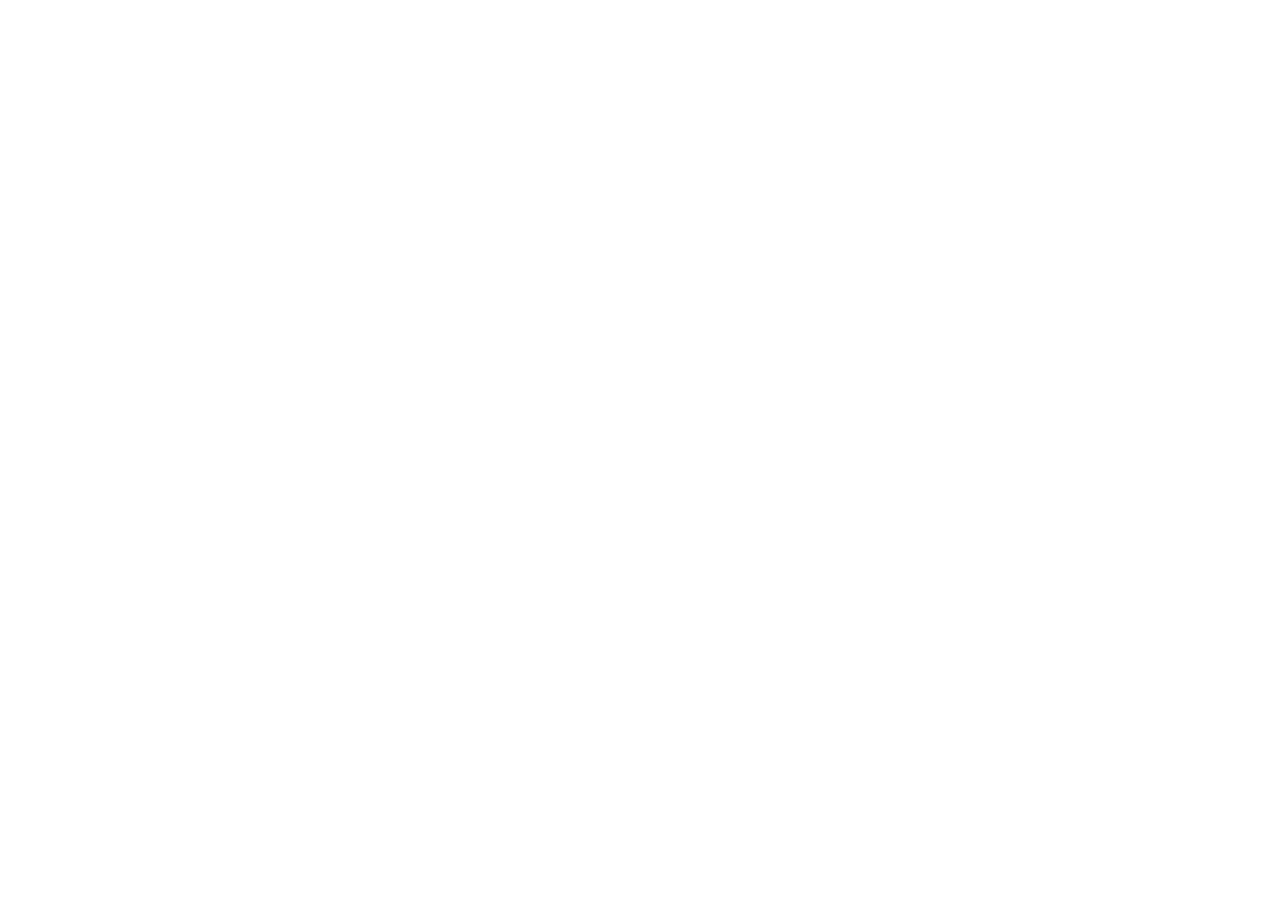
==== Day_01_Task_1_Personal_Intro/index.html @ 550acdb1 "chore: Initialize Webora-Tec-Internship repository" ====
<!-- <!DOCTYPE html>
<html lang="en">
<head>
    <meta charset="UTF-8">
    <meta name="viewport" content="width=device-width, initial-scale=1.0">
    <title>Anu Kumari Hajam | Aspiring UI/UX Designer</title>
    <link rel="stylesheet" href="style.css">
    <link href="https://fonts.googleapis.com/css2?family=Inter:wght@400;600;700&display=swap" rel="stylesheet">
</head>
<body>
    <header>
        <div class="header-avatar-container">
            <img src="assets/11.jpeg" alt="Decorative Avatar" class="avatar-small float-animation">
        </div>
        <h1>Anu Kumari Hajam</h1>
        <p>BCA Student | Aspiring UI/UX Designer | Figma & Web Development</p>
    </header>

    <main>
        <section id="about" class="card">
            <div class="avatar-wrapper pulse-animation">
                <img src="assets/11.jpeg" alt="Anu Kumari Hajam Profile" class="profile-img">
            </div>
            <h2>About Me</h2>
            <p class="about-text">Hello! I'm a motivated BCA student based in Kathmandu, with a strong passion for UI/UX design and web development. I have hands-on experience creating wireframes and prototypes in Figma, along with practical development skills in HTML, CSS, JavaScript, and PHP. I love turning complex problems into clean, user-centered digital experiences and am eager to contribute to real-world projects.</p>
        </section>

        <section id="skills" class="card">
            <h2>Skills</h2>
            <div class="skills-list">
                <span class="skill-tag">UI/UX Design</span>
                <span class="skill-tag">Figma</span>
                <span class="skill-tag">Wireframing & Prototyping</span>
                <span class="skill-tag">HTML5 & CSS3</span>
                <span class="skill-tag">JavaScript</span>
                <span class="skill-tag">PHP & MySQL</span>
                <span class="skill-tag">Adobe Photoshop</span>
            </div>
        </section>

        <section id="contact" class="card">
            <h2>Contact</h2>
            <p> Kathmandu, Nepal</p>
            <p> <a href="mailto:anuthakur2062@gmail.com">anuthakur2062@gmail.com</a></p>
            <p> <a href="tel:9861318285">9861318285</a></p>
            <div class="social-links">
                <a href="https://github.com/Anu-Thakur01" target="_blank">GitHub</a> • 
                <a href="https://www.linkedin.com/in/anukumarihajam/" target="_blank">LinkedIn</a>
            </div>
        </section>
    </main>

    <footer>
        <p>&copy; 2026 Anu Kumari Hajam. Built for Webora Tec Internship.</p>
    </footer>
</body>
</html>
-->
---- Day_01_Task_1_Personal_Intro/style.css ----
/*
 :root {
    --primary-color: #6366f1;
    --primary-hover: #4f46e5;
    --bg-color: #f8fafc;
    --card-bg: #ffffff;
    --text-color: #1e293b;
    --text-light: #64748b;
}

* {
    margin: 0;
    padding: 0;
    box-sizing: border-box;
}

body {
    font-family: 'Inter', 'Segoe UI', Tahoma, Geneva, Verdana, sans-serif;
    background-color: var(--bg-color);
    color: var(--text-color);
    line-height: 1.6;
    padding: 20px;
    max-width: 800px;
    margin: 0 auto;
}

header {
    text-align: center;
    padding: 50px 20px 40px;
    background: linear-gradient(135deg, var(--primary-color), var(--primary-hover));
    color: white;
    border-radius: 16px;
    margin-bottom: 30px;
    box-shadow: 0 10px 15px -3px rgba(99, 102, 241, 0.3);
    position: relative;
    overflow: hidden;
}

header h1 {
    font-size: 2.5rem;
    margin-bottom: 10px;
    font-weight: 700;
    animation: fadeInDown 0.8s ease-out;
}

header p {
    font-size: 1.1rem;
    opacity: 0.9;
    animation: fadeInUp 0.8s ease-out 0.2s both;
}

@keyframes float {
    0%, 100% { transform: translateY(0px); }
    50% { transform: translateY(-8px); }
}

@keyframes pulse-glow {
    0% { box-shadow: 0 0 0 0 rgba(99, 102, 241, 0.4); }
    70% { box-shadow: 0 0 0 15px rgba(99, 102, 241, 0); }
    100% { box-shadow: 0 0 0 0 rgba(99, 102, 241, 0); }
}

@keyframes avatarEntrance {
    0% {
        opacity: 0;
        transform: scale(0.3) rotate(-180deg);
    }
    60% {
        opacity: 1;
        transform: scale(1.1) rotate(10deg);
    }
    100% {
        opacity: 1;
        transform: scale(1) rotate(0deg);
    }
}

@keyframes fadeInDown {
    from {
        opacity: 0;
        transform: translateY(-30px);
    }
    to {
        opacity: 1;
        transform: translateY(0);
    }
}

@keyframes fadeInUp {
    from {
        opacity: 0;
        transform: translateY(30px);
    }
    to {
        opacity: 1;
        transform: translateY(0);
    }
}

.header-avatar-container {
    position: absolute;
    top: 20px;
    right: 20px;
    animation: avatarEntrance 1s ease-out 0.5s both;
}

.avatar-small {
    width: 60px;
    height: 60px;
    border-radius: 50%;
    background: white;
    padding: 5px;
}

.float-animation {
    animation: float 3s ease-in-out infinite;
}

.avatar-wrapper {
    display: inline-block;
    border-radius: 50%;
    padding: 5px;
    background: white;
    animation: 
        avatarEntrance 1s ease-out 0.3s both,
        pulse-glow 2.5s infinite 1.3s;
}

.profile-img {
    width: 150px;
    height: 150px;
    border-radius: 50%;
    object-fit: cover;
    display: block;
    animation: 
        avatarEntrance 1s ease-out 0.3s both,
        float 4s ease-in-out infinite 1.3s;
}

.card {
    background-color: var(--card-bg);
    padding: 30px;
    border-radius: 16px;
    box-shadow: 0 4px 6px -1px rgba(0, 0, 0, 0.05), 0 2px 4px -1px rgba(0, 0, 0, 0.03);
    margin-bottom: 24px;
    border: 1px solid #e2e8f0;
    text-align: center;
    transition: transform 0.2s ease, box-shadow 0.2s ease;
    animation: fadeInUp 0.8s ease-out both;
}

.card:nth-child(1) { animation-delay: 0.4s; }
.card:nth-child(2) { animation-delay: 0.6s; }
.card:nth-child(3) { animation-delay: 0.8s; }

.card:hover {
    transform: translateY(-4px);
    box-shadow: 0 10px 15px -3px rgba(0, 0, 0, 0.1);
}

.card h2 {
    color: var(--primary-color);
    margin-bottom: 15px;
    margin-top: 15px;
    font-size: 1.5rem;
}

.skills-list {
    display: flex;
    flex-wrap: wrap;
    justify-content: center;
    gap: 12px;
    margin-top: 15px;
}

.skill-tag {
    background-color: #eef2ff;
    color: var(--primary-color);
    padding: 8px 18px;
    border-radius: 20px;
    font-weight: 600;
    font-size: 0.9rem;
    border: 1px solid #c7d2fe;
    transition: background-color 0.2s ease, transform 0.2s ease;
}

.skill-tag:hover {
    background-color: var(--primary-color);
    color: white;
    transform: scale(1.05);
}

#contact p {
    margin-bottom: 8px;
}

#contact a, .social-links a {
    color: var(--primary-color);
    text-decoration: none;
    font-weight: 600;
    transition: color 0.2s ease;
}

#contact a:hover, .social-links a:hover {
    color: var(--primary-hover);
    text-decoration: underline;
}

.social-links {
    margin-top: 15px;
    font-size: 1.1rem;
}

footer {
    text-align: center;
    padding: 20px;
    color: var(--text-light);
    font-size: 0.9rem;
    animation: fadeInUp 0.8s ease-out 1s both;
}

@media (max-width: 600px) {
    header h1 {
        font-size: 2rem;
    }
    header p {
        font-size: 1rem;
    }
    body {
        padding: 15px;
    }
    .card {
        padding: 20px;
    }
    .header-avatar-container {
        position: static;
        margin-bottom: 15px;
    }
}

.about-text {
    text-align: justify;
    text-justify: inter-word;
    letter-spacing: 0.3px;
    line-height: 1.8;
    color: var(--text-color);
    font-size: 1rem;
}
*/
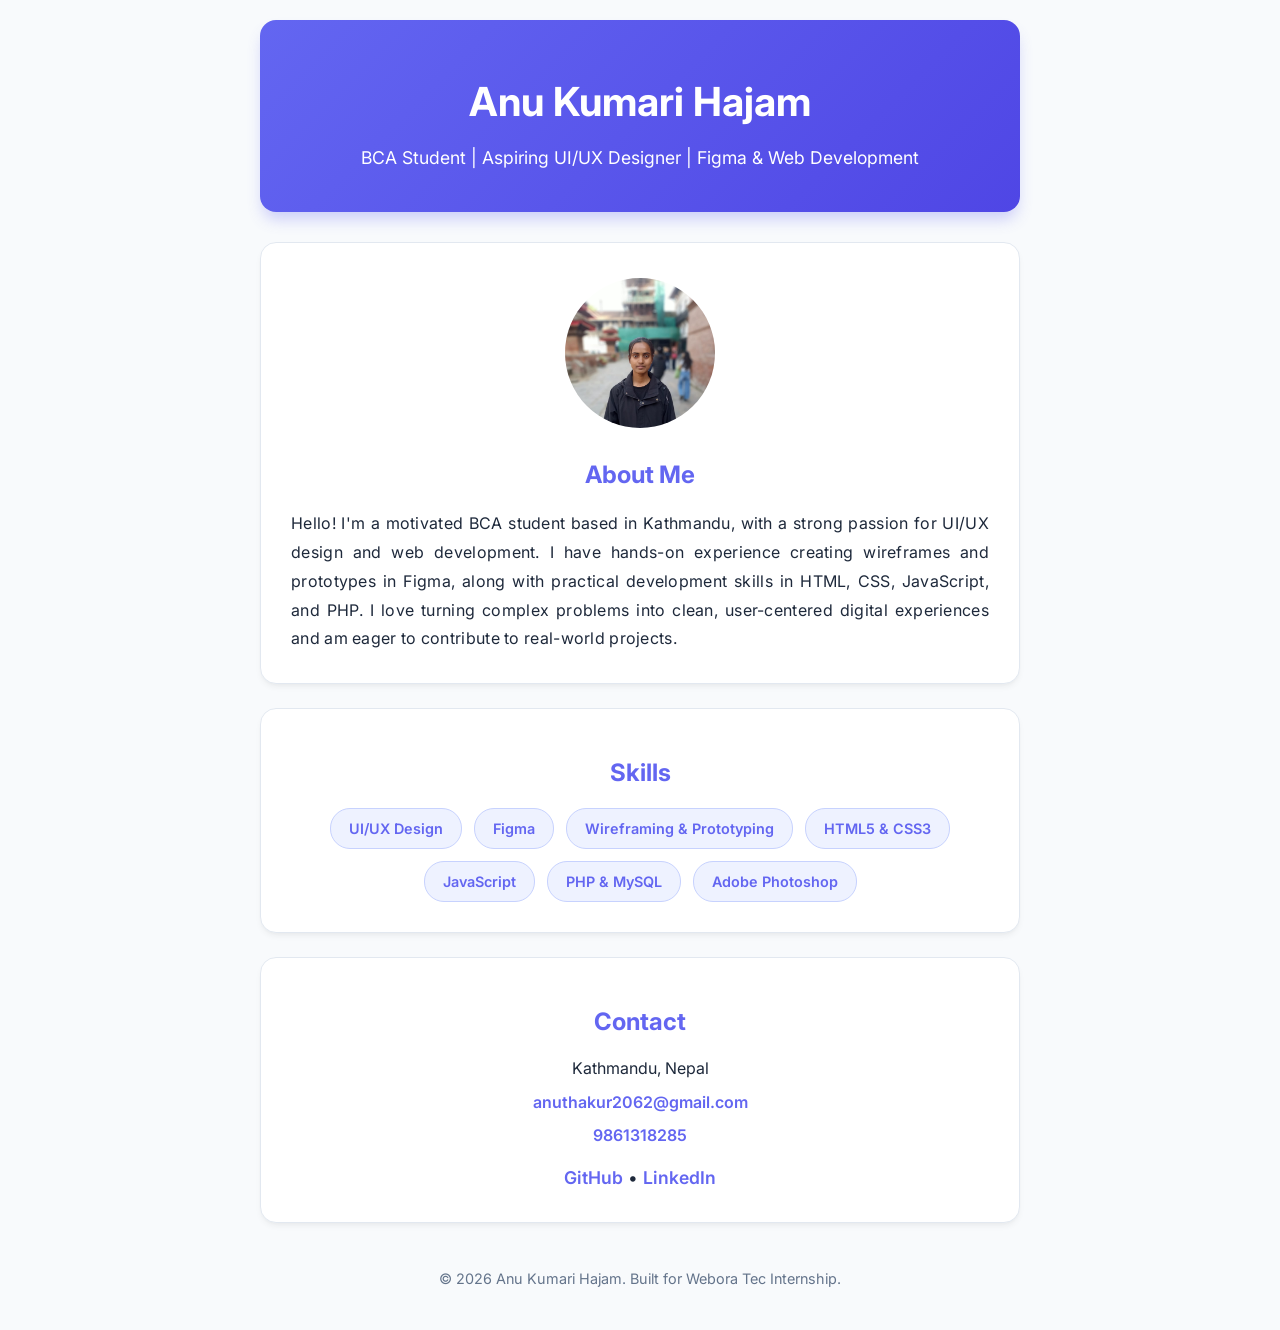
==== commit 71507ccf: "refactor: Remove decorative header avatar for cleaner layout" ====
--- a/Day_01_Task_1_Personal_Intro/index.html
+++ b/Day_01_Task_1_Personal_Intro/index.html
@@ -1,4 +1,4 @@
-<!-- <!DOCTYPE html>
+<!DOCTYPE html>
 <html lang="en">
 <head>
     <meta charset="UTF-8">
@@ -9,9 +9,6 @@
 </head>
 <body>
     <header>
-        <div class="header-avatar-container">
-            <img src="assets/11.jpeg" alt="Decorative Avatar" class="avatar-small float-animation">
-        </div>
         <h1>Anu Kumari Hajam</h1>
         <p>BCA Student | Aspiring UI/UX Designer | Figma & Web Development</p>
     </header>
@@ -55,4 +52,3 @@
     </footer>
 </body>
 </html>
--->
--- a/Day_01_Task_1_Personal_Intro/style.css
+++ b/Day_01_Task_1_Personal_Intro/style.css
@@ -1,4 +1,3 @@
-/*
  :root {
     --primary-color: #6366f1;
     --primary-hover: #4f46e5;
@@ -97,25 +96,6 @@
     }
 }
 
-.header-avatar-container {
-    position: absolute;
-    top: 20px;
-    right: 20px;
-    animation: avatarEntrance 1s ease-out 0.5s both;
-}
-
-.avatar-small {
-    width: 60px;
-    height: 60px;
-    border-radius: 50%;
-    background: white;
-    padding: 5px;
-}
-
-.float-animation {
-    animation: float 3s ease-in-out infinite;
-}
-
 .avatar-wrapper {
     display: inline-block;
     border-radius: 50%;
@@ -246,4 +226,3 @@
     color: var(--text-color);
     font-size: 1rem;
 }
-*/
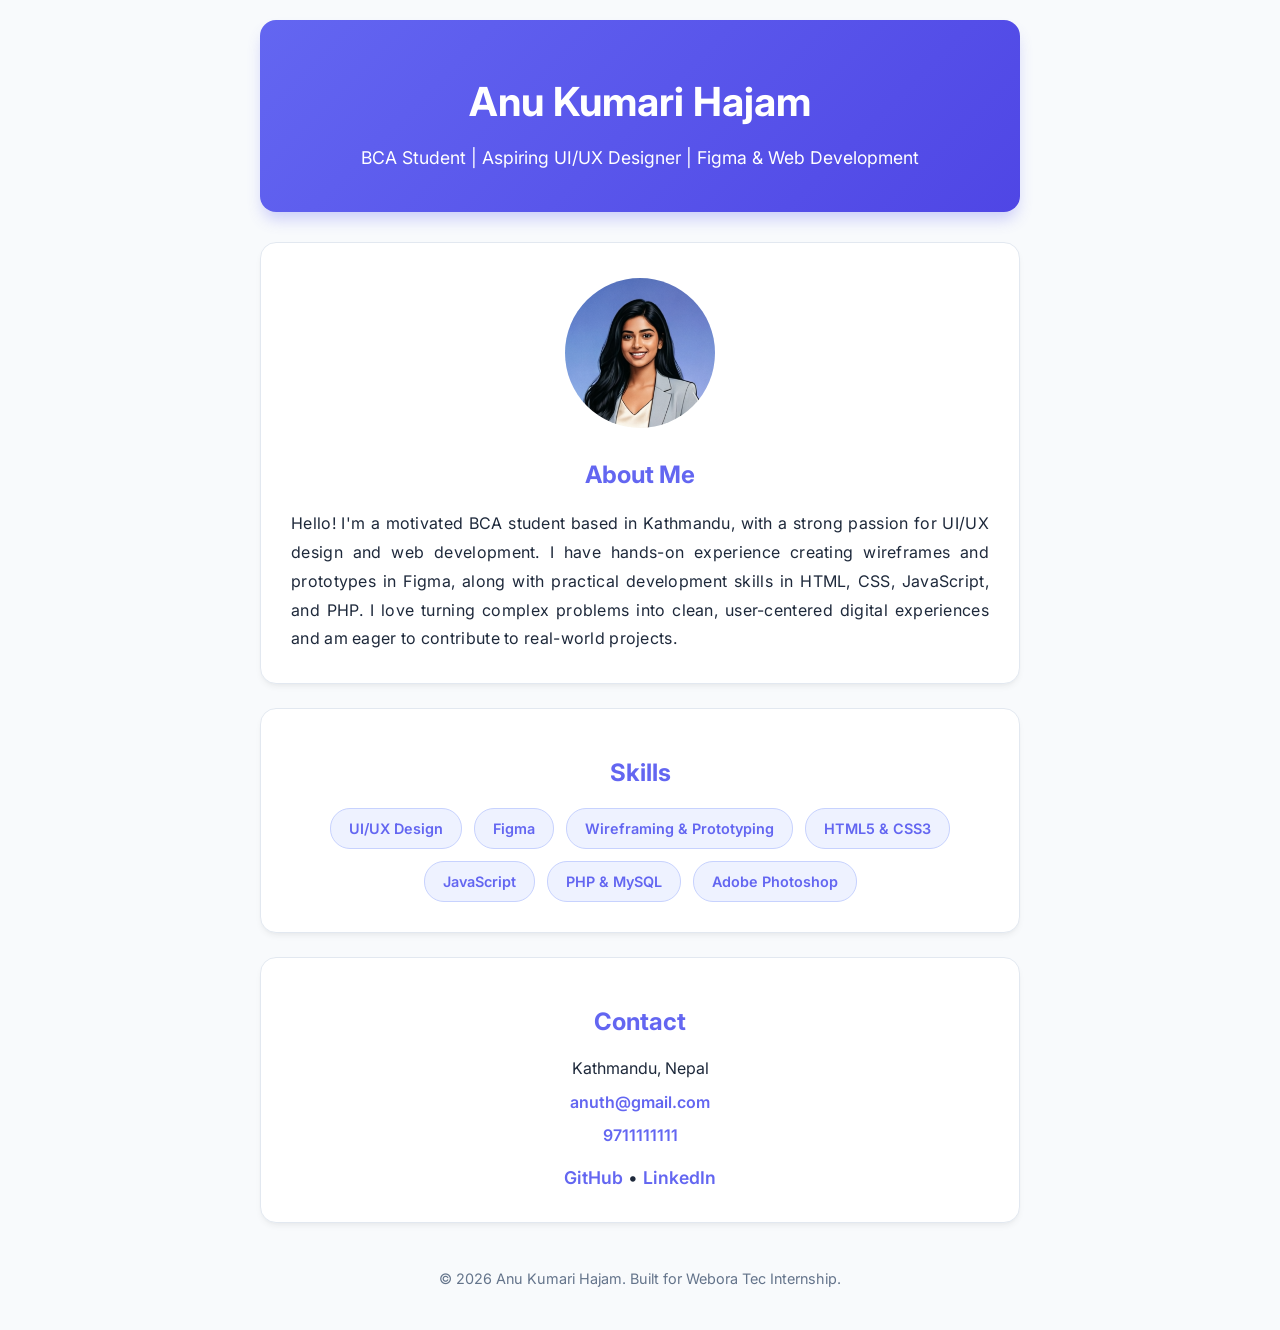
==== commit 510ffdb3: "feat: Complete Tasks 3 & 4 + update Task 1 header" ====
--- a/Day_01_Task_1_Personal_Intro/index.html
+++ b/Day_01_Task_1_Personal_Intro/index.html
@@ -16,7 +16,7 @@
     <main>
         <section id="about" class="card">
             <div class="avatar-wrapper pulse-animation">
-                <img src="assets/11.jpeg" alt="Anu Kumari Hajam Profile" class="profile-img">
+                <img src="assets/12.png" alt="Anu Kumari Hajam Profile" class="profile-img">
             </div>
             <h2>About Me</h2>
             <p class="about-text">Hello! I'm a motivated BCA student based in Kathmandu, with a strong passion for UI/UX design and web development. I have hands-on experience creating wireframes and prototypes in Figma, along with practical development skills in HTML, CSS, JavaScript, and PHP. I love turning complex problems into clean, user-centered digital experiences and am eager to contribute to real-world projects.</p>
@@ -38,8 +38,8 @@
         <section id="contact" class="card">
             <h2>Contact</h2>
             <p> Kathmandu, Nepal</p>
-            <p> <a href="mailto:anuthakur2062@gmail.com">anuthakur2062@gmail.com</a></p>
-            <p> <a href="tel:9861318285">9861318285</a></p>
+            <p> <a href="mailto:anuth@gmail.com">anuth@gmail.com</a></p>
+            <p> <a href="tel:9711111111">9711111111</a></p>
             <div class="social-links">
                 <a href="https://github.com/Anu-Thakur01" target="_blank">GitHub</a> • 
                 <a href="https://www.linkedin.com/in/anukumarihajam/" target="_blank">LinkedIn</a>
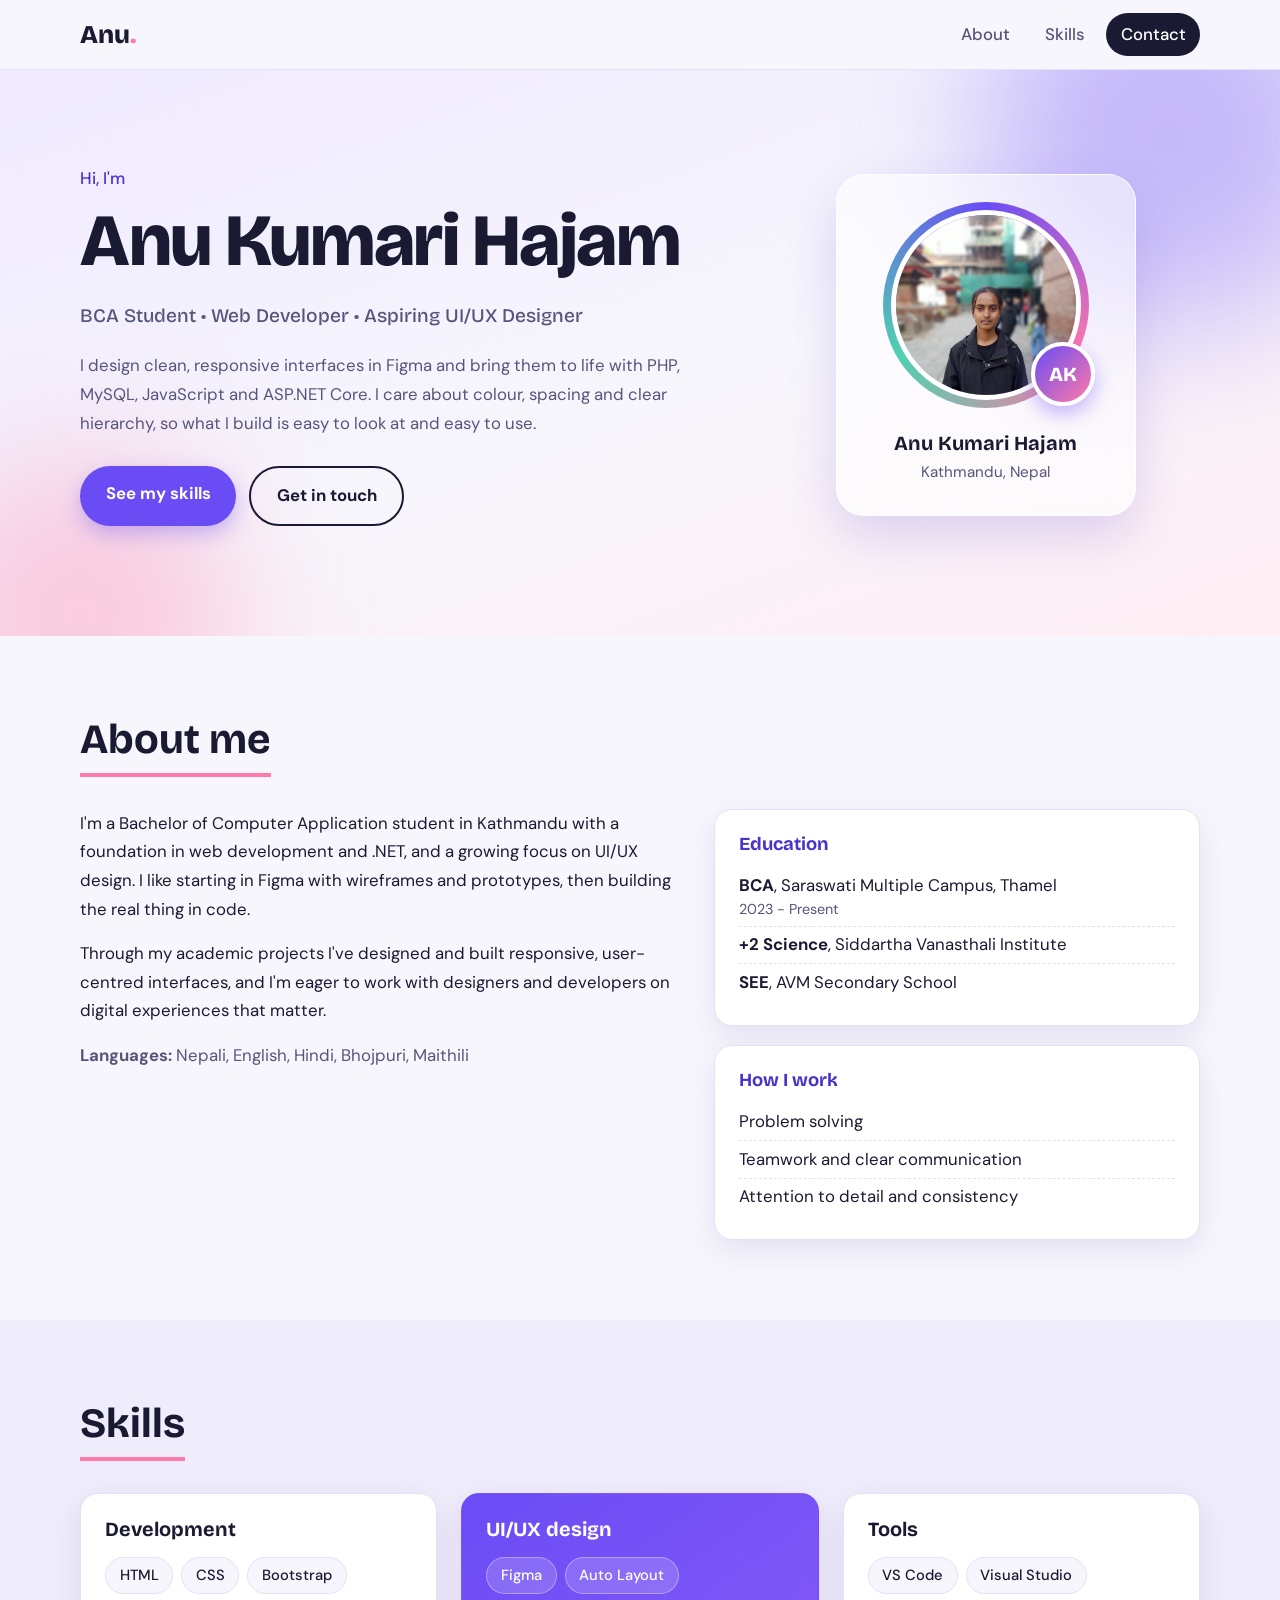
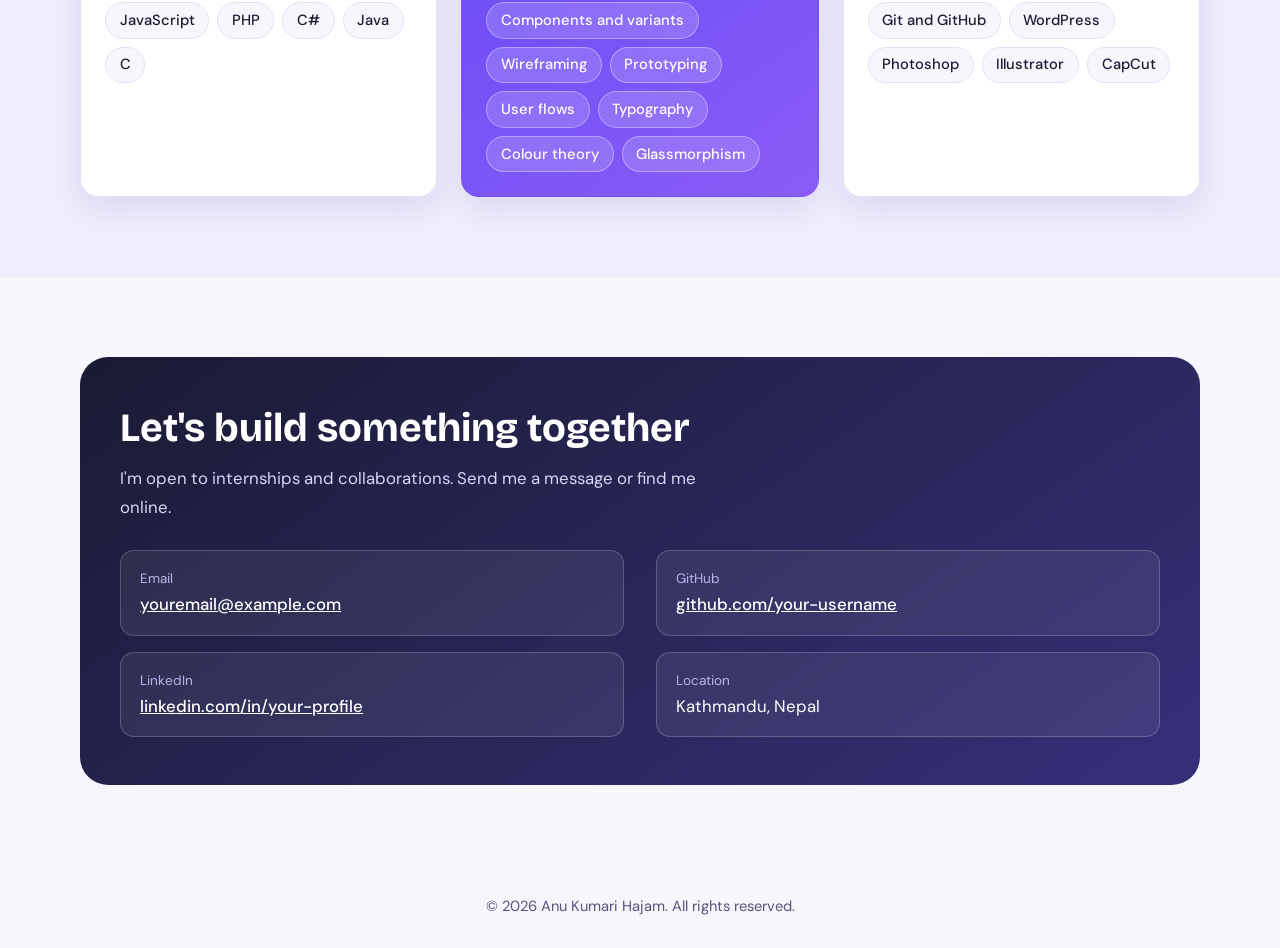
==== commit 9da9ebb5: "Redesign Task 1" ====
--- a/Day_01_Task_1_Personal_Intro/index.html
+++ b/Day_01_Task_1_Personal_Intro/index.html
@@ -1,54 +1,176 @@
 <!DOCTYPE html>
 <html lang="en">
 <head>
-    <meta charset="UTF-8">
-    <meta name="viewport" content="width=device-width, initial-scale=1.0">
-    <title>Anu Kumari Hajam | Aspiring UI/UX Designer</title>
-    <link rel="stylesheet" href="style.css">
-    <link href="https://fonts.googleapis.com/css2?family=Inter:wght@400;600;700&display=swap" rel="stylesheet">
+  <meta charset="UTF-8">
+  <meta name="viewport" content="width=device-width, initial-scale=1">
+  <title>Anu Kumari Hajam | Web Developer &amp; UI/UX Designer</title>
+  <meta name="description" content="Portfolio of Anu Kumari Hajam, BCA student, web developer, .NET developer and aspiring UI/UX designer from Kathmandu, Nepal.">
+  <link rel="preconnect" href="https://fonts.googleapis.com">
+  <link rel="preconnect" href="https://fonts.gstatic.com" crossorigin>
+  <link href="https://fonts.googleapis.com/css2?family=Bricolage+Grotesque:wght@500;700;800&family=DM+Sans:wght@400;500;700&display=swap" rel="stylesheet">
+  <link rel="stylesheet" href="style.css">
 </head>
 <body>
-    <header>
-        <h1>Anu Kumari Hajam</h1>
-        <p>BCA Student | Aspiring UI/UX Designer | Figma & Web Development</p>
-    </header>
 
-    <main>
-        <section id="about" class="card">
-            <div class="avatar-wrapper pulse-animation">
-                <img src="assets/12.png" alt="Anu Kumari Hajam Profile" class="profile-img">
+  <!-- ===== Header ===== -->
+  <header class="site-header">
+    <nav class="nav container" aria-label="Main navigation">
+      <a href="#home" class="logo">Anu<span>.</span></a>
+      <ul class="nav-links">
+        <li><a href="#about">About</a></li>
+        <li><a href="#skills">Skills</a></li>
+        <li><a href="#contact" class="nav-cta">Contact</a></li>
+      </ul>
+    </nav>
+  </header>
+
+  <main>
+
+    <!-- ===== Hero ===== -->
+    <section class="hero" id="home">
+      <div class="blob blob-1"></div>
+      <div class="blob blob-2"></div>
+
+      <div class="container hero-grid">
+        <div class="hero-text">
+          <p class="hello">Hi, I'm</p>
+          <h1>Anu Kumari Hajam</h1>
+          <p class="role">BCA Student &bull; Web Developer &bull; Aspiring UI/UX Designer</p>
+          <p class="intro">
+            I design clean, responsive interfaces in Figma and bring them to life with
+            PHP, MySQL, JavaScript and ASP.NET Core. I care about colour, spacing and
+            clear hierarchy, so what I build is easy to look at and easy to use.
+          </p>
+          <div class="hero-buttons">
+            <a href="#skills" class="btn btn-primary">See my skills</a>
+            <a href="#contact" class="btn btn-ghost">Get in touch</a>
+          </div>
+        </div>
+
+        <div class="hero-visual">
+          <div class="avatar-card">
+            <div class="photo-wrap">
+              <img class="photo" src="assets/11.jpeg" alt="Photo of Anu Kumari Hajam">
+              <div class="avatar-badge" role="img" aria-label="Avatar with the initials AK">AK</div>
             </div>
-            <h2>About Me</h2>
-            <p class="about-text">Hello! I'm a motivated BCA student based in Kathmandu, with a strong passion for UI/UX design and web development. I have hands-on experience creating wireframes and prototypes in Figma, along with practical development skills in HTML, CSS, JavaScript, and PHP. I love turning complex problems into clean, user-centered digital experiences and am eager to contribute to real-world projects.</p>
-        </section>
+            <p class="avatar-name">Anu Kumari Hajam</p>
+            <p class="avatar-place">Kathmandu, Nepal</p>
+          </div>
+        </div>
+      </div>
+    </section>
 
-        <section id="skills" class="card">
-            <h2>Skills</h2>
-            <div class="skills-list">
-                <span class="skill-tag">UI/UX Design</span>
-                <span class="skill-tag">Figma</span>
-                <span class="skill-tag">Wireframing & Prototyping</span>
-                <span class="skill-tag">HTML5 & CSS3</span>
-                <span class="skill-tag">JavaScript</span>
-                <span class="skill-tag">PHP & MySQL</span>
-                <span class="skill-tag">Adobe Photoshop</span>
-            </div>
-        </section>
+    <!-- ===== About ===== -->
+    <section class="section" id="about">
+      <div class="container">
+        <h2 class="section-title">About me</h2>
+        <div class="about-grid">
+          <div class="about-text">
+            <p>
+              I'm a Bachelor of Computer Application student in Kathmandu with a
+              foundation in web development and .NET, and a growing focus on UI/UX design.
+              I like starting in Figma with wireframes and prototypes, then building the
+              real thing in code.
+            </p>
+            <p>
+              Through my academic projects I've designed and built responsive, user-centred
+              interfaces, and I'm eager to work with designers and developers on digital
+              experiences that matter.
+            </p>
+            <p class="languages"><strong>Languages:</strong> Nepali, English, Hindi, Bhojpuri, Maithili</p>
+          </div>
 
-        <section id="contact" class="card">
-            <h2>Contact</h2>
-            <p> Kathmandu, Nepal</p>
-            <p> <a href="mailto:anuth@gmail.com">anuth@gmail.com</a></p>
-            <p> <a href="tel:9711111111">9711111111</a></p>
-            <div class="social-links">
-                <a href="https://github.com/Anu-Thakur01" target="_blank">GitHub</a> • 
-                <a href="https://www.linkedin.com/in/anukumarihajam/" target="_blank">LinkedIn</a>
-            </div>
-        </section>
-    </main>
+          <div class="about-cards">
+            <article class="info-card">
+              <h3>Education</h3>
+              <ul>
+                <li><strong>BCA</strong>, Saraswati Multiple Campus, Thamel <span>2023 - Present</span></li>
+                <li><strong>+2 Science</strong>, Siddartha Vanasthali Institute</li>
+                <li><strong>SEE</strong>, AVM Secondary School</li>
+              </ul>
+            </article>
+            <article class="info-card">
+              <h3>How I work</h3>
+              <ul>
+                <li>Problem solving</li>
+                <li>Teamwork and clear communication</li>
+                <li>Attention to detail and consistency</li>
+              </ul>
+            </article>
+          </div>
+        </div>
+      </div>
+    </section>
 
-    <footer>
-        <p>&copy; 2026 Anu Kumari Hajam. Built for Webora Tec Internship.</p>
-    </footer>
+    <!-- ===== Skills ===== -->
+    <section class="section section-tint" id="skills">
+      <div class="container">
+        <h2 class="section-title">Skills</h2>
+        <div class="skills-grid">
+
+          <article class="skill-card">
+            <h3>Development</h3>
+            <ul class="tags">
+              <li>HTML</li><li>CSS</li><li>Bootstrap</li><li>JavaScript</li>
+              <li>PHP</li><li>C#</li><li>Java</li><li>C</li>
+            </ul>
+          </article>
+
+          <article class="skill-card skill-card-accent">
+            <h3>UI/UX design</h3>
+            <ul class="tags">
+              <li>Figma</li><li>Auto Layout</li><li>Components and variants</li>
+              <li>Wireframing</li><li>Prototyping</li><li>User flows</li>
+              <li>Typography</li><li>Colour theory</li><li>Glassmorphism</li>
+            </ul>
+          </article>
+
+          <article class="skill-card">
+            <h3>Tools</h3>
+            <ul class="tags">
+              <li>VS Code</li><li>Visual Studio</li><li>Git and GitHub</li>
+              <li>WordPress</li><li>Photoshop</li><li>Illustrator</li><li>CapCut</li>
+            </ul>
+          </article>
+
+        </div>
+      </div>
+    </section>
+
+    <!-- ===== Contact ===== -->
+    <section class="section contact" id="contact">
+      <div class="container contact-box">
+        <h2>Let's build something together</h2>
+        <p>I'm open to internships and collaborations. Send me a message or find me online.</p>
+
+        <ul class="contact-list">
+          <li>
+            <span class="contact-label">Email</span>
+            <a href="mailto:youremail@example.com">youremail@example.com</a>
+          </li>
+          <li>
+            <span class="contact-label">GitHub</span>
+            <a href="https://github.com/your-username" target="_blank" rel="noopener">github.com/your-username</a>
+          </li>
+          <li>
+            <span class="contact-label">LinkedIn</span>
+            <a href="https://www.linkedin.com/in/your-profile" target="_blank" rel="noopener">linkedin.com/in/your-profile</a>
+          </li>
+          <li>
+            <span class="contact-label">Location</span>
+            <span>Kathmandu, Nepal</span>
+          </li>
+        </ul>
+      </div>
+    </section>
+
+  </main>
+
+  <footer class="site-footer">
+    <div class="container">
+      <p>&copy; 2026 Anu Kumari Hajam. All rights reserved.</p>
+    </div>
+  </footer>
+
 </body>
-</html>
+</html>
--- a/Day_01_Task_1_Personal_Intro/style.css
+++ b/Day_01_Task_1_Personal_Intro/style.css
@@ -1,228 +1,429 @@
- :root {
-    --primary-color: #6366f1;
-    --primary-hover: #4f46e5;
-    --bg-color: #f8fafc;
-    --card-bg: #ffffff;
-    --text-color: #1e293b;
-    --text-light: #64748b;
-}
-
-* {
-    margin: 0;
-    padding: 0;
-    box-sizing: border-box;
-}
+/* ===== Design tokens ===== */
+:root {
+  --ink: #1b1a33;
+  --ink-soft: #57557a;
+  --bg: #f7f6fc;
+  --surface: #ffffff;
+  --violet: #6a4cf5;
+  --violet-dark: #4b32c9;
+  --rose: #ff7aa8;
+  --mint: #4fd1b0;
+  --line: #e4e1f4;
+
+  --font-head: "Bricolage Grotesque", "Segoe UI", system-ui, sans-serif;
+  --font-body: "DM Sans", "Segoe UI", system-ui, sans-serif;
+
+  --radius: 18px;
+  --shadow: 0 10px 30px rgba(60, 40, 160, 0.10);
+}
+
+/* ===== Reset / base ===== */
+*, *::before, *::after { box-sizing: border-box; }
+html { scroll-behavior: smooth; scroll-padding-top: 80px; }
 
 body {
-    font-family: 'Inter', 'Segoe UI', Tahoma, Geneva, Verdana, sans-serif;
-    background-color: var(--bg-color);
-    color: var(--text-color);
-    line-height: 1.6;
-    padding: 20px;
-    max-width: 800px;
-    margin: 0 auto;
-}
-
-header {
-    text-align: center;
-    padding: 50px 20px 40px;
-    background: linear-gradient(135deg, var(--primary-color), var(--primary-hover));
-    color: white;
-    border-radius: 16px;
-    margin-bottom: 30px;
-    box-shadow: 0 10px 15px -3px rgba(99, 102, 241, 0.3);
-    position: relative;
-    overflow: hidden;
-}
-
-header h1 {
-    font-size: 2.5rem;
-    margin-bottom: 10px;
-    font-weight: 700;
-    animation: fadeInDown 0.8s ease-out;
-}
-
-header p {
-    font-size: 1.1rem;
-    opacity: 0.9;
-    animation: fadeInUp 0.8s ease-out 0.2s both;
-}
-
-@keyframes float {
-    0%, 100% { transform: translateY(0px); }
-    50% { transform: translateY(-8px); }
-}
-
-@keyframes pulse-glow {
-    0% { box-shadow: 0 0 0 0 rgba(99, 102, 241, 0.4); }
-    70% { box-shadow: 0 0 0 15px rgba(99, 102, 241, 0); }
-    100% { box-shadow: 0 0 0 0 rgba(99, 102, 241, 0); }
-}
-
-@keyframes avatarEntrance {
-    0% {
-        opacity: 0;
-        transform: scale(0.3) rotate(-180deg);
-    }
-    60% {
-        opacity: 1;
-        transform: scale(1.1) rotate(10deg);
-    }
-    100% {
-        opacity: 1;
-        transform: scale(1) rotate(0deg);
-    }
-}
-
-@keyframes fadeInDown {
-    from {
-        opacity: 0;
-        transform: translateY(-30px);
-    }
-    to {
-        opacity: 1;
-        transform: translateY(0);
-    }
-}
-
-@keyframes fadeInUp {
-    from {
-        opacity: 0;
-        transform: translateY(30px);
-    }
-    to {
-        opacity: 1;
-        transform: translateY(0);
-    }
-}
-
-.avatar-wrapper {
-    display: inline-block;
-    border-radius: 50%;
-    padding: 5px;
-    background: white;
-    animation: 
-        avatarEntrance 1s ease-out 0.3s both,
-        pulse-glow 2.5s infinite 1.3s;
-}
-
-.profile-img {
-    width: 150px;
-    height: 150px;
-    border-radius: 50%;
-    object-fit: cover;
-    display: block;
-    animation: 
-        avatarEntrance 1s ease-out 0.3s both,
-        float 4s ease-in-out infinite 1.3s;
-}
-
-.card {
-    background-color: var(--card-bg);
-    padding: 30px;
-    border-radius: 16px;
-    box-shadow: 0 4px 6px -1px rgba(0, 0, 0, 0.05), 0 2px 4px -1px rgba(0, 0, 0, 0.03);
-    margin-bottom: 24px;
-    border: 1px solid #e2e8f0;
-    text-align: center;
-    transition: transform 0.2s ease, box-shadow 0.2s ease;
-    animation: fadeInUp 0.8s ease-out both;
-}
-
-.card:nth-child(1) { animation-delay: 0.4s; }
-.card:nth-child(2) { animation-delay: 0.6s; }
-.card:nth-child(3) { animation-delay: 0.8s; }
-
-.card:hover {
-    transform: translateY(-4px);
-    box-shadow: 0 10px 15px -3px rgba(0, 0, 0, 0.1);
-}
-
-.card h2 {
-    color: var(--primary-color);
-    margin-bottom: 15px;
-    margin-top: 15px;
-    font-size: 1.5rem;
-}
-
-.skills-list {
-    display: flex;
-    flex-wrap: wrap;
-    justify-content: center;
-    gap: 12px;
-    margin-top: 15px;
-}
-
-.skill-tag {
-    background-color: #eef2ff;
-    color: var(--primary-color);
-    padding: 8px 18px;
-    border-radius: 20px;
-    font-weight: 600;
-    font-size: 0.9rem;
-    border: 1px solid #c7d2fe;
-    transition: background-color 0.2s ease, transform 0.2s ease;
-}
-
-.skill-tag:hover {
-    background-color: var(--primary-color);
-    color: white;
-    transform: scale(1.05);
-}
-
-#contact p {
-    margin-bottom: 8px;
-}
-
-#contact a, .social-links a {
-    color: var(--primary-color);
-    text-decoration: none;
-    font-weight: 600;
-    transition: color 0.2s ease;
-}
-
-#contact a:hover, .social-links a:hover {
-    color: var(--primary-hover);
-    text-decoration: underline;
-}
-
-.social-links {
-    margin-top: 15px;
-    font-size: 1.1rem;
-}
-
-footer {
-    text-align: center;
-    padding: 20px;
-    color: var(--text-light);
-    font-size: 0.9rem;
-    animation: fadeInUp 0.8s ease-out 1s both;
-}
-
-@media (max-width: 600px) {
-    header h1 {
-        font-size: 2rem;
-    }
-    header p {
-        font-size: 1rem;
-    }
-    body {
-        padding: 15px;
-    }
-    .card {
-        padding: 20px;
-    }
-    .header-avatar-container {
-        position: static;
-        margin-bottom: 15px;
-    }
-}
-
-.about-text {
-    text-align: justify;
-    text-justify: inter-word;
-    letter-spacing: 0.3px;
-    line-height: 1.8;
-    color: var(--text-color);
-    font-size: 1rem;
-}
+  margin: 0;
+  font-family: var(--font-body);
+  font-size: 1.05rem;
+  line-height: 1.7;
+  color: var(--ink);
+  background: var(--bg);
+}
+
+h1, h2, h3 {
+  font-family: var(--font-head);
+  line-height: 1.15;
+  margin: 0;
+}
+
+p { margin: 0 0 1rem; }
+ul { list-style: none; margin: 0; padding: 0; }
+a { color: var(--violet-dark); }
+
+a:focus-visible, .btn:focus-visible {
+  outline: 3px solid var(--rose);
+  outline-offset: 3px;
+  border-radius: 8px;
+}
+
+.container {
+  width: min(1120px, 100% - 2.5rem);
+  margin-inline: auto;
+}
+
+/* ===== Header ===== */
+.site-header {
+  position: sticky;
+  top: 0;
+  z-index: 10;
+  background: rgba(247, 246, 252, 0.75);
+  backdrop-filter: blur(14px);
+  -webkit-backdrop-filter: blur(14px);
+  border-bottom: 1px solid var(--line);
+}
+
+.nav {
+  display: flex;
+  align-items: center;
+  justify-content: space-between;
+  padding-block: 0.8rem;
+}
+
+.logo {
+  font-family: var(--font-head);
+  font-weight: 800;
+  font-size: 1.6rem;
+  text-decoration: none;
+  color: var(--ink);
+}
+.logo span { color: var(--rose); transition: color 0.2s; }
+.logo:hover span { color: var(--violet); }
+
+.nav-links {
+  display: flex;
+  align-items: center;
+  gap: 0.4rem;
+}
+
+.nav-links a {
+  display: block;
+  padding: 0.45rem 0.9rem;
+  border-radius: 999px;
+  text-decoration: none;
+  font-weight: 500;
+  color: var(--ink-soft);
+  transition: background 0.2s, color 0.2s;
+}
+.nav-links a:hover { background: var(--line); color: var(--ink); }
+
+.nav-links .nav-cta {
+  background: var(--ink);
+  color: #fff;
+}
+.nav-links .nav-cta:hover { background: var(--violet); color: #fff; }
+
+/* ===== Hero ===== */
+.hero {
+  position: relative;
+  overflow: hidden;
+  padding: 5rem 0 6rem;
+  background: linear-gradient(160deg, #efeaff 0%, #f7f6fc 55%, #ffeef4 100%);
+}
+
+.blob {
+  position: absolute;
+  border-radius: 50%;
+  filter: blur(70px);
+  pointer-events: none;
+  opacity: 0.35;
+}
+.blob-1 { width: 380px; height: 380px; background: var(--violet); top: -120px; right: -80px; }
+.blob-2 { width: 320px; height: 320px; background: var(--rose); bottom: -140px; left: -80px; }
+
+.hero-grid {
+  position: relative;
+  display: grid;
+  grid-template-columns: 1.2fr 0.8fr;
+  align-items: center;
+  gap: 3rem;
+}
+
+.hello {
+  font-weight: 500;
+  color: var(--violet-dark);
+  margin-bottom: 0.4rem;
+}
+
+.hero h1 {
+  font-size: clamp(2.6rem, 6vw, 4.6rem);
+  font-weight: 800;
+  letter-spacing: -0.02em;
+}
+
+.role {
+  margin: 1rem 0 1.2rem;
+  font-family: var(--font-head);
+  font-size: 1.2rem;
+  font-weight: 500;
+  color: var(--ink-soft);
+}
+
+.intro {
+  max-width: 52ch;
+  color: var(--ink-soft);
+}
+
+.hero-buttons {
+  display: flex;
+  flex-wrap: wrap;
+  gap: 0.8rem;
+  margin-top: 1.8rem;
+}
+
+.btn {
+  display: inline-block;
+  padding: 0.85rem 1.6rem;
+  border-radius: 999px;
+  font-weight: 700;
+  text-decoration: none;
+  transition: transform 0.2s, box-shadow 0.2s, background 0.2s;
+}
+
+.btn-primary {
+  background: var(--violet);
+  color: #fff;
+  box-shadow: 0 8px 20px rgba(106, 76, 245, 0.35);
+}
+.btn-primary:hover { background: var(--violet-dark); transform: translateY(-2px); }
+
+.btn-ghost {
+  color: var(--ink);
+  border: 2px solid var(--ink);
+}
+.btn-ghost:hover { background: var(--ink); color: #fff; }
+
+/* ===== Photo card (glassmorphism) ===== */
+.hero-visual {
+  position: relative;
+  display: flex;
+  justify-content: center;
+  padding: 1.5rem;
+}
+
+.avatar-card {
+  width: min(300px, 100%);
+  padding: 2.2rem 1.5rem 1.8rem;
+  text-align: center;
+  background: rgba(255, 255, 255, 0.55);
+  border: 1px solid rgba(255, 255, 255, 0.9);
+  border-radius: 28px;
+  backdrop-filter: blur(16px);
+  -webkit-backdrop-filter: blur(16px);
+  box-shadow: 0 20px 50px rgba(80, 50, 200, 0.18);
+}
+
+/* Photo + AK avatar badge */
+.photo-wrap {
+  position: relative;
+  width: 190px;
+  height: 190px;
+  margin: 0 auto 1.6rem;
+  animation: float 5s ease-in-out infinite;
+}
+
+/* spinning colour ring behind the photo */
+.photo-wrap::before {
+  content: "";
+  position: absolute;
+  inset: -8px;
+  border-radius: 50%;
+  background: conic-gradient(var(--violet), var(--rose), var(--mint), var(--violet));
+  animation: spin 6s linear infinite;
+}
+
+.photo {
+  position: relative;
+  display: block;
+  width: 100%;
+  height: 100%;
+  border-radius: 50%;
+  object-fit: cover;
+  border: 5px solid #fff;
+  background: var(--line);
+  transition: transform 0.4s;
+}
+.photo:hover { transform: scale(1.05); }
+.avatar-badge { transition: box-shadow 0.3s; }
+.avatar-badge:hover { box-shadow: 0 0 0 6px rgba(255, 122, 168, 0.35), 0 8px 20px rgba(106, 76, 245, 0.4); }
+.avatar-card { transition: transform 0.3s, box-shadow 0.3s; }
+.avatar-card:hover { transform: translateY(-4px); box-shadow: 0 26px 60px rgba(80, 50, 200, 0.28); }
+
+.avatar-badge {
+  position: absolute;
+  right: -14px;
+  bottom: -6px;
+  display: grid;
+  place-items: center;
+  width: 64px;
+  height: 64px;
+  border-radius: 50%;
+  font-family: var(--font-head);
+  font-size: 1.25rem;
+  font-weight: 800;
+  color: #fff;
+  background: linear-gradient(135deg, var(--violet), var(--rose));
+  border: 4px solid #fff;
+  box-shadow: 0 8px 20px rgba(106, 76, 245, 0.4);
+  animation: bob 3s ease-in-out infinite;
+}
+
+.avatar-name {
+  font-family: var(--font-head);
+  font-size: 1.25rem;
+  font-weight: 700;
+  margin: 0;
+}
+.avatar-place { margin: 0; color: var(--ink-soft); font-size: 0.95rem; }
+
+@keyframes spin  { to { transform: rotate(360deg); } }
+@keyframes float { 50% { transform: translateY(-10px); } }
+@keyframes bob   { 50% { transform: translateY(-6px) scale(1.06); } }
+
+/* ===== Sections ===== */
+.section { padding: 5rem 0; }
+.section-tint { background: #efecfb; }
+
+.section-title {
+  font-size: clamp(1.9rem, 4vw, 2.6rem);
+  margin-bottom: 2rem;
+  padding-bottom: 0.6rem;
+  border-bottom: 4px solid var(--rose);
+  width: fit-content;
+}
+
+/* About */
+.about-grid {
+  display: grid;
+  grid-template-columns: 1.1fr 0.9fr;
+  gap: 2.5rem;
+  align-items: start;
+}
+
+.about-text { max-width: 60ch; }
+.languages { color: var(--ink-soft); }
+
+.about-cards { display: grid; gap: 1.2rem; }
+
+.info-card,
+.skill-card {
+  background: var(--surface);
+  border: 1px solid var(--line);
+  border-radius: var(--radius);
+  padding: 1.5rem;
+  box-shadow: var(--shadow);
+  transition: transform 0.3s, box-shadow 0.3s, border-color 0.3s;
+}
+
+.info-card:hover,
+.skill-card:hover {
+  transform: translateY(-6px);
+  border-color: var(--violet);
+  box-shadow: 0 18px 40px rgba(106, 76, 245, 0.22);
+}
+
+.info-card h3 { font-size: 1.15rem; margin-bottom: 0.8rem; color: var(--violet-dark); }
+.info-card li { padding: 0.35rem 0; border-top: 1px dashed var(--line); line-height: 1.5; }
+.info-card li:first-child { border-top: 0; }
+.info-card li span { display: block; font-size: 0.9rem; color: var(--ink-soft); }
+
+/* Skills */
+.skills-grid {
+  display: grid;
+  grid-template-columns: repeat(3, 1fr);
+  gap: 1.5rem;
+}
+
+.skill-card h3 { font-size: 1.25rem; margin-bottom: 1rem; }
+
+.tags { display: flex; flex-wrap: wrap; gap: 0.5rem; }
+.tags li {
+  padding: 0.3rem 0.85rem;
+  font-size: 0.92rem;
+  font-weight: 500;
+  border-radius: 999px;
+  background: var(--bg);
+  border: 1px solid var(--line);
+  transition: background 0.2s, color 0.2s, border-color 0.2s, transform 0.2s;
+}
+.tags li:hover {
+  background: var(--violet);
+  border-color: var(--violet);
+  color: #fff;
+  transform: translateY(-2px);
+}
+
+.skill-card-accent {
+  background: linear-gradient(145deg, var(--violet), #8a5cf7);
+  border-color: transparent;
+  color: #fff;
+}
+.skill-card-accent .tags li {
+  background: rgba(255, 255, 255, 0.16);
+  border-color: rgba(255, 255, 255, 0.35);
+  color: #fff;
+}
+.skill-card-accent .tags li:hover {
+  background: #fff;
+  border-color: #fff;
+  color: var(--violet-dark);
+}
+
+/* Contact */
+.contact-box {
+  padding: 3rem 2.5rem;
+  border-radius: 28px;
+  color: #fff;
+  background: linear-gradient(145deg, var(--ink), #35307a);
+}
+.contact-box h2 { font-size: clamp(1.8rem, 4vw, 2.5rem); margin-bottom: 0.8rem; }
+.contact-box > p { color: #d9d6f5; max-width: 50ch; }
+
+.contact-list {
+  display: grid;
+  grid-template-columns: repeat(2, 1fr);
+  gap: 1rem 2rem;
+  margin-top: 1.8rem;
+}
+.contact-list li {
+  padding: 1rem 1.2rem;
+  border: 1px solid rgba(255, 255, 255, 0.2);
+  border-radius: 14px;
+  background: rgba(255, 255, 255, 0.07);
+  overflow-wrap: anywhere;
+  transition: transform 0.3s, background 0.3s, border-color 0.3s;
+}
+.contact-list li:hover {
+  transform: translateY(-4px);
+  background: rgba(255, 255, 255, 0.15);
+  border-color: var(--rose);
+}
+.contact-label { display: block; font-size: 0.85rem; color: #b9b5ea; }
+.contact-list a { color: #fff; font-weight: 500; }
+.contact-list a:hover { color: var(--rose); }
+
+/* Footer */
+.site-footer {
+  padding: 1.8rem 0;
+  text-align: center;
+  font-size: 0.92rem;
+  color: var(--ink-soft);
+}
+.site-footer p { margin: 0; }
+
+/* ===== Responsive ===== */
+@media (max-width: 900px) {
+  .hero-grid,
+  .about-grid,
+  .skills-grid { grid-template-columns: 1fr; }
+
+  .hero { padding: 3.5rem 0 4.5rem; }
+  .hero-visual { order: -1; }
+  .section { padding: 3.5rem 0; }
+}
+
+@media (max-width: 640px) {
+  body { font-size: 1rem; }
+
+  .nav { flex-direction: column; gap: 0.5rem; }
+  .nav-links { flex-wrap: wrap; justify-content: center; }
+
+  .skills-grid,
+  .contact-list { grid-template-columns: 1fr; }
+
+  .contact-box { padding: 2rem 1.3rem; }
+}
+
+@media (prefers-reduced-motion: reduce) {
+  html { scroll-behavior: auto; }
+  * { transition: none !important; animation: none !important; }
+}
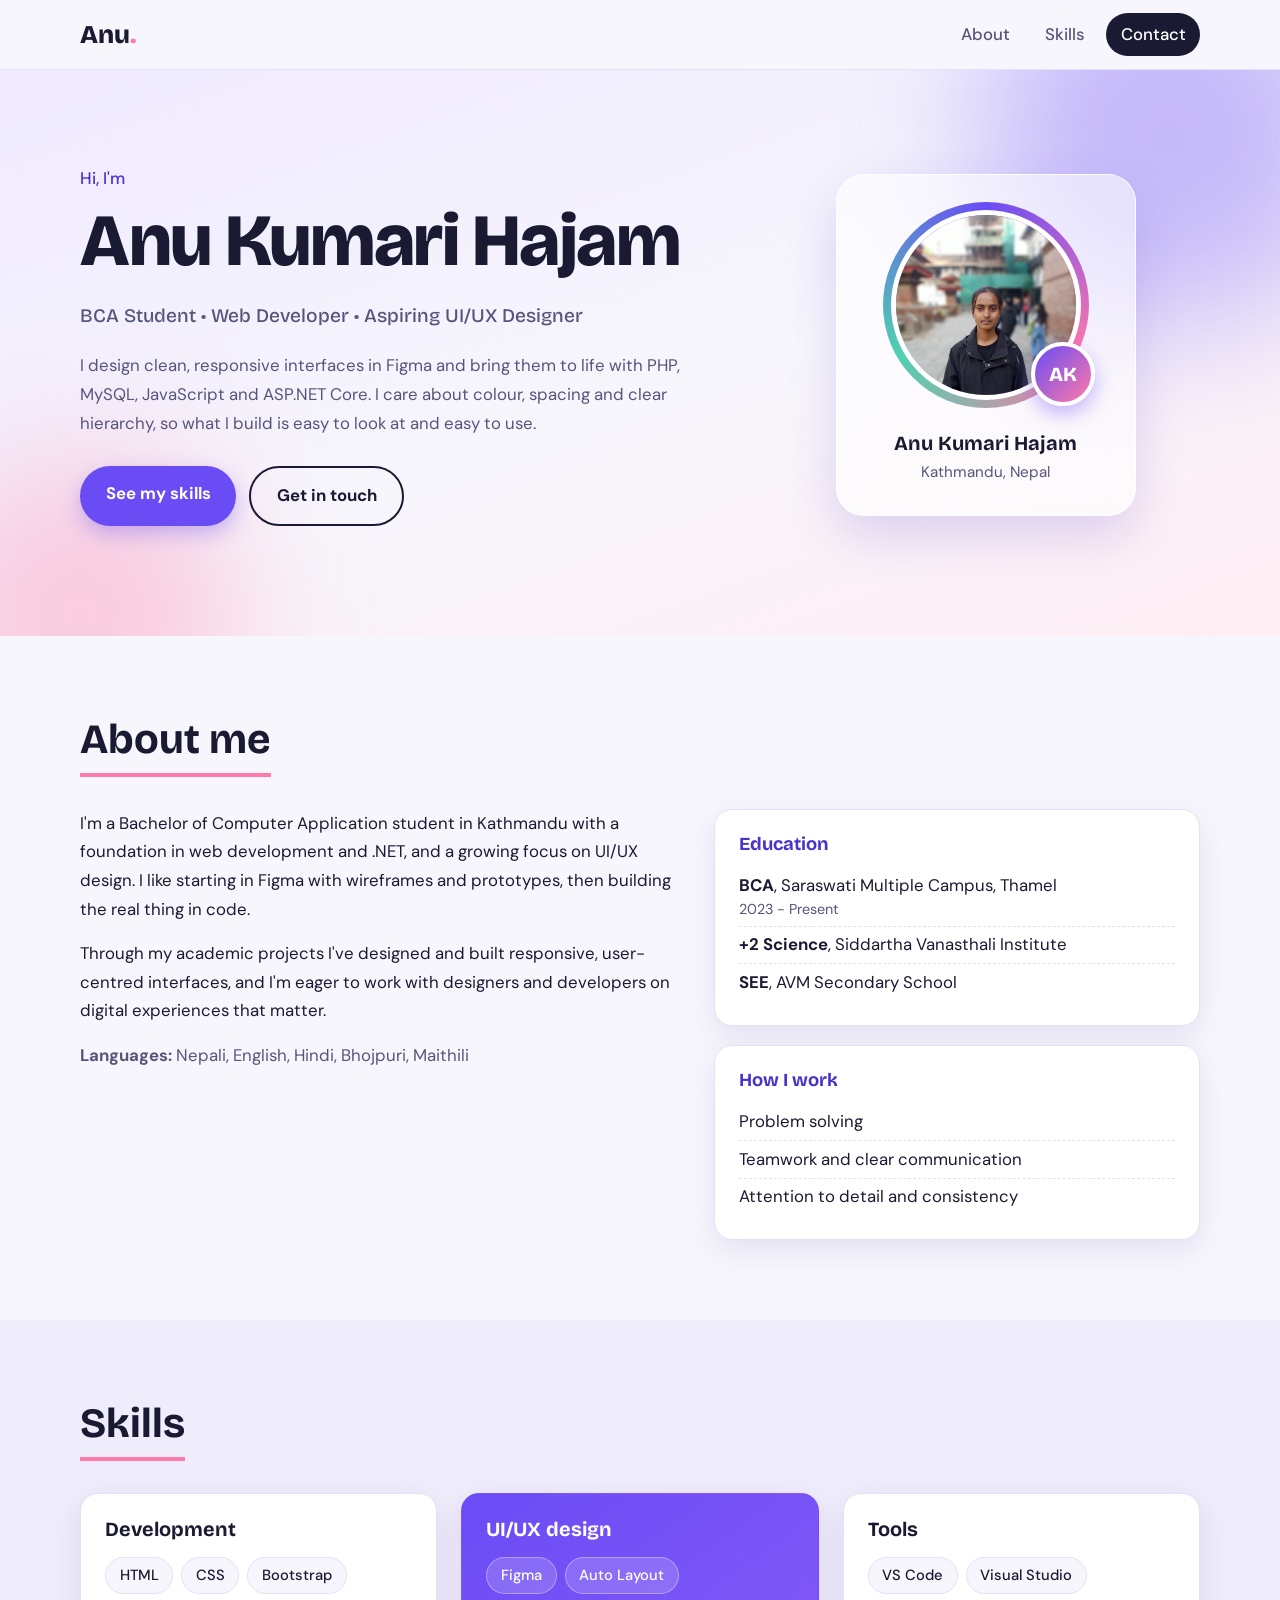
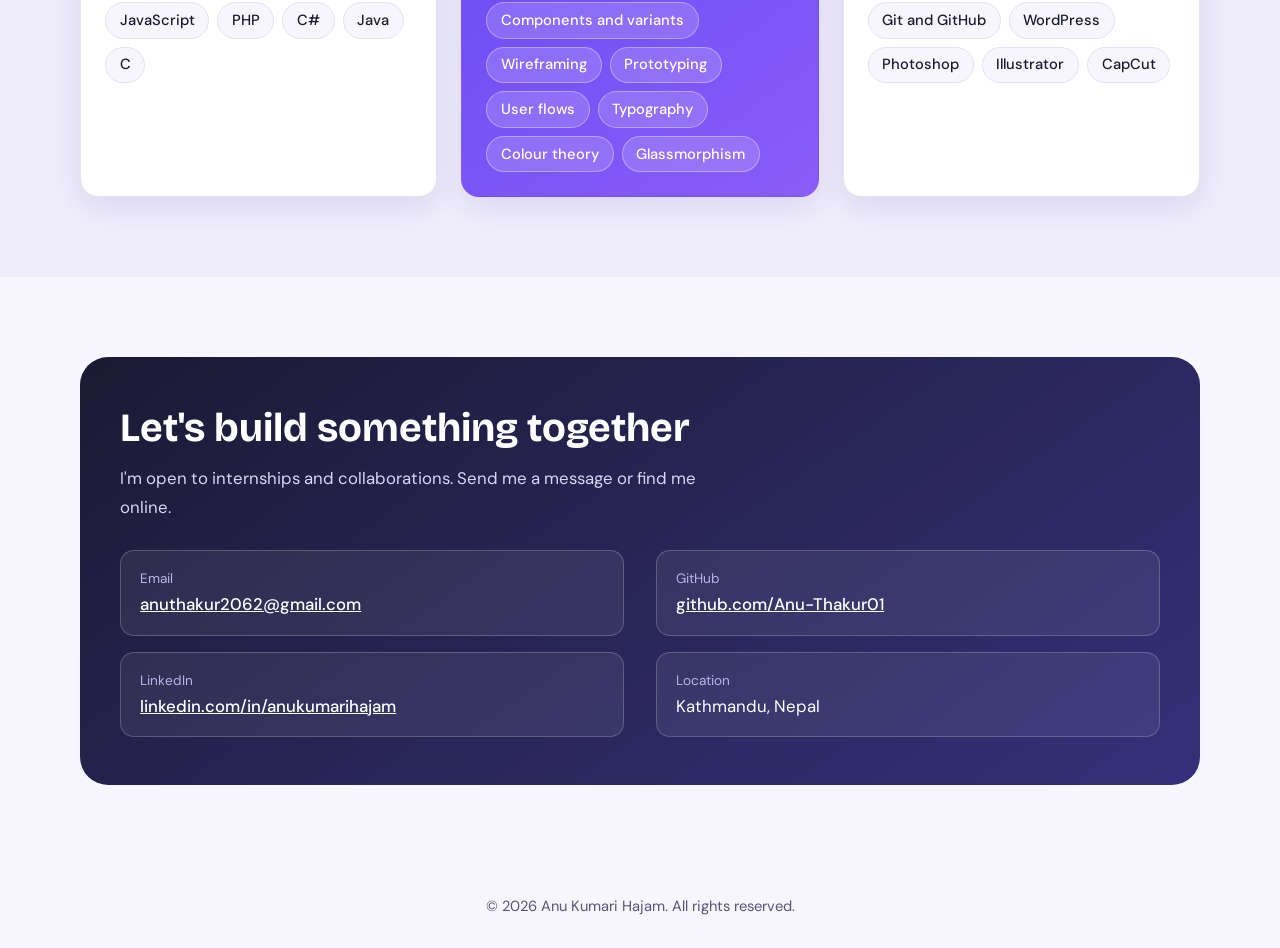
==== commit de5bd84d: "Update contact details" ====
--- a/Day_01_Task_1_Personal_Intro/index.html
+++ b/Day_01_Task_1_Personal_Intro/index.html
@@ -146,15 +146,15 @@
         <ul class="contact-list">
           <li>
             <span class="contact-label">Email</span>
-            <a href="mailto:youremail@example.com">youremail@example.com</a>
+            <a href="mailto:anuthakur2062@gmail.com">anuthakur2062@gmail.com</a>
           </li>
           <li>
             <span class="contact-label">GitHub</span>
-            <a href="https://github.com/your-username" target="_blank" rel="noopener">github.com/your-username</a>
+            <a href="https://github.com/Anu-Thakur01/Webora-Tec-Internship" target="_blank" rel="noopener">github.com/Anu-Thakur01</a>
           </li>
           <li>
             <span class="contact-label">LinkedIn</span>
-            <a href="https://www.linkedin.com/in/your-profile" target="_blank" rel="noopener">linkedin.com/in/your-profile</a>
+            <a href="https://www.linkedin.com/in/anukumarihajam/" target="_blank" rel="noopener">linkedin.com/in/anukumarihajam</a>
           </li>
           <li>
             <span class="contact-label">Location</span>
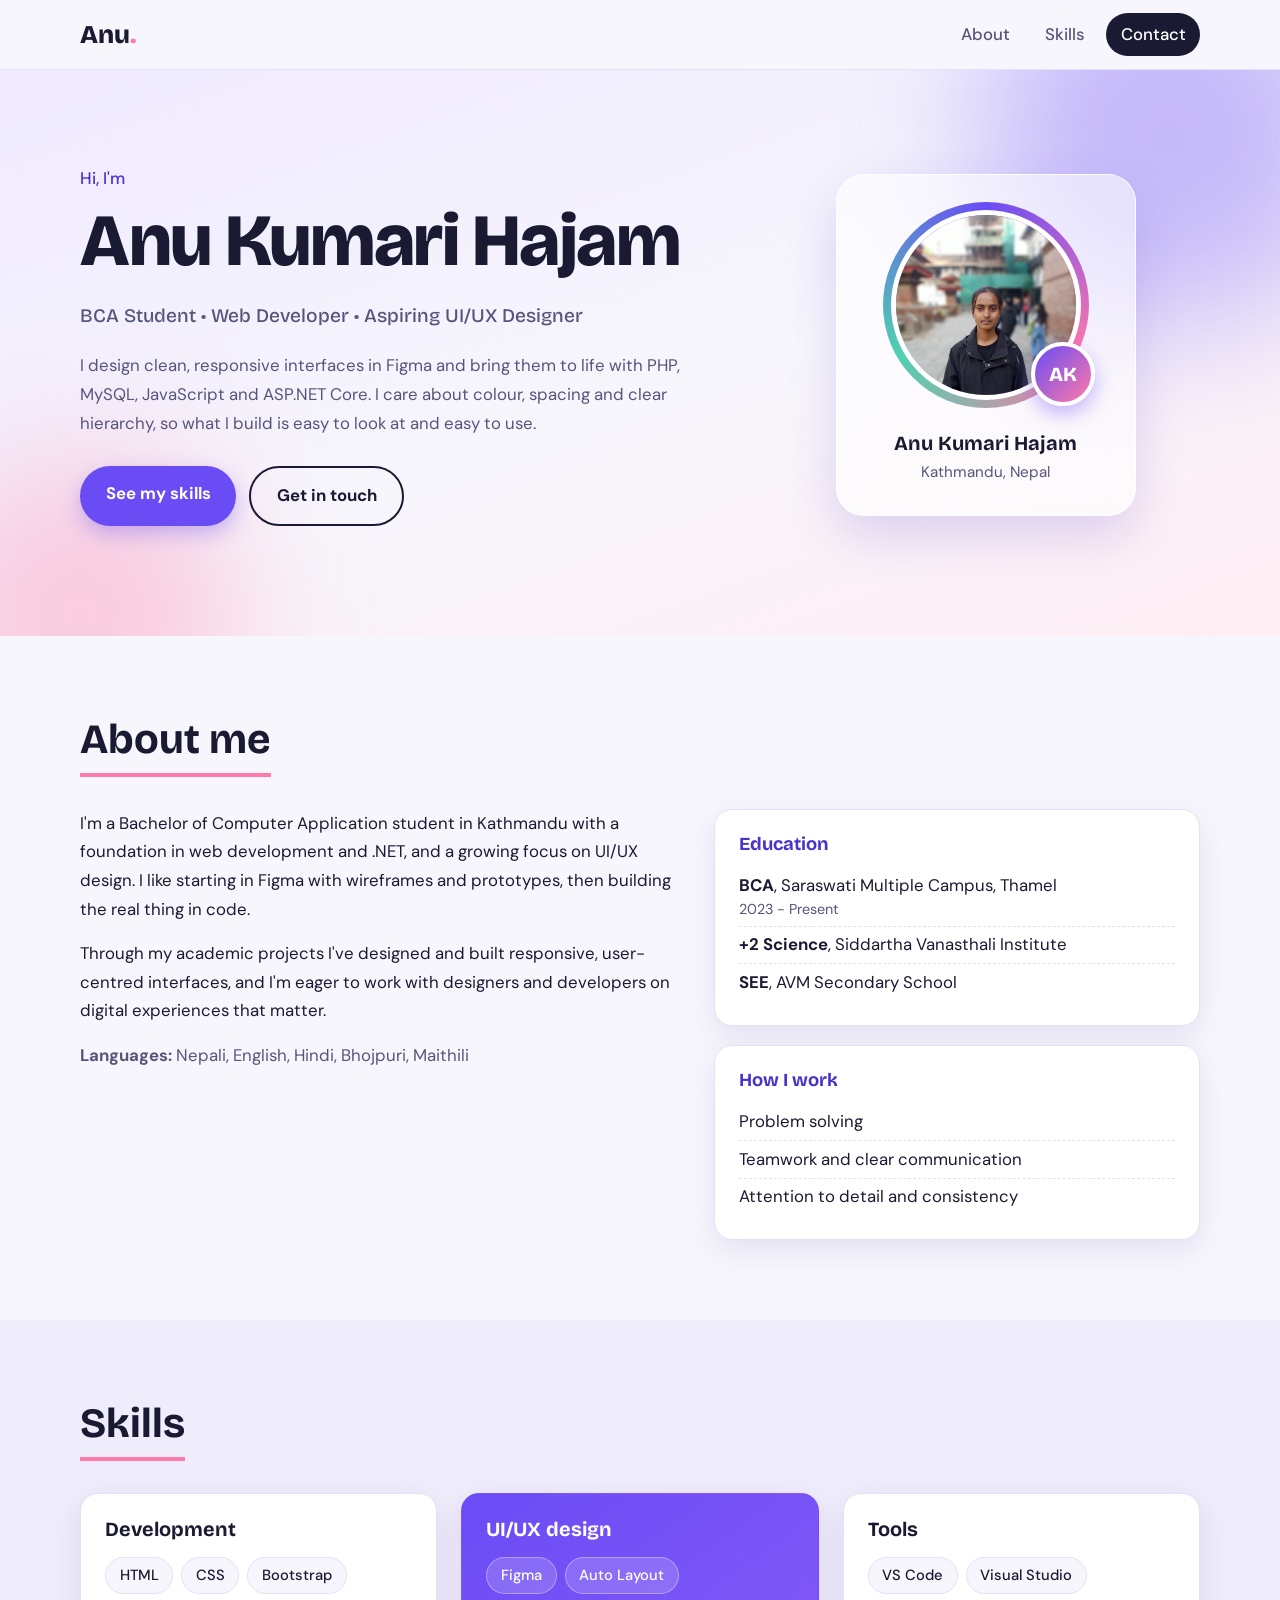
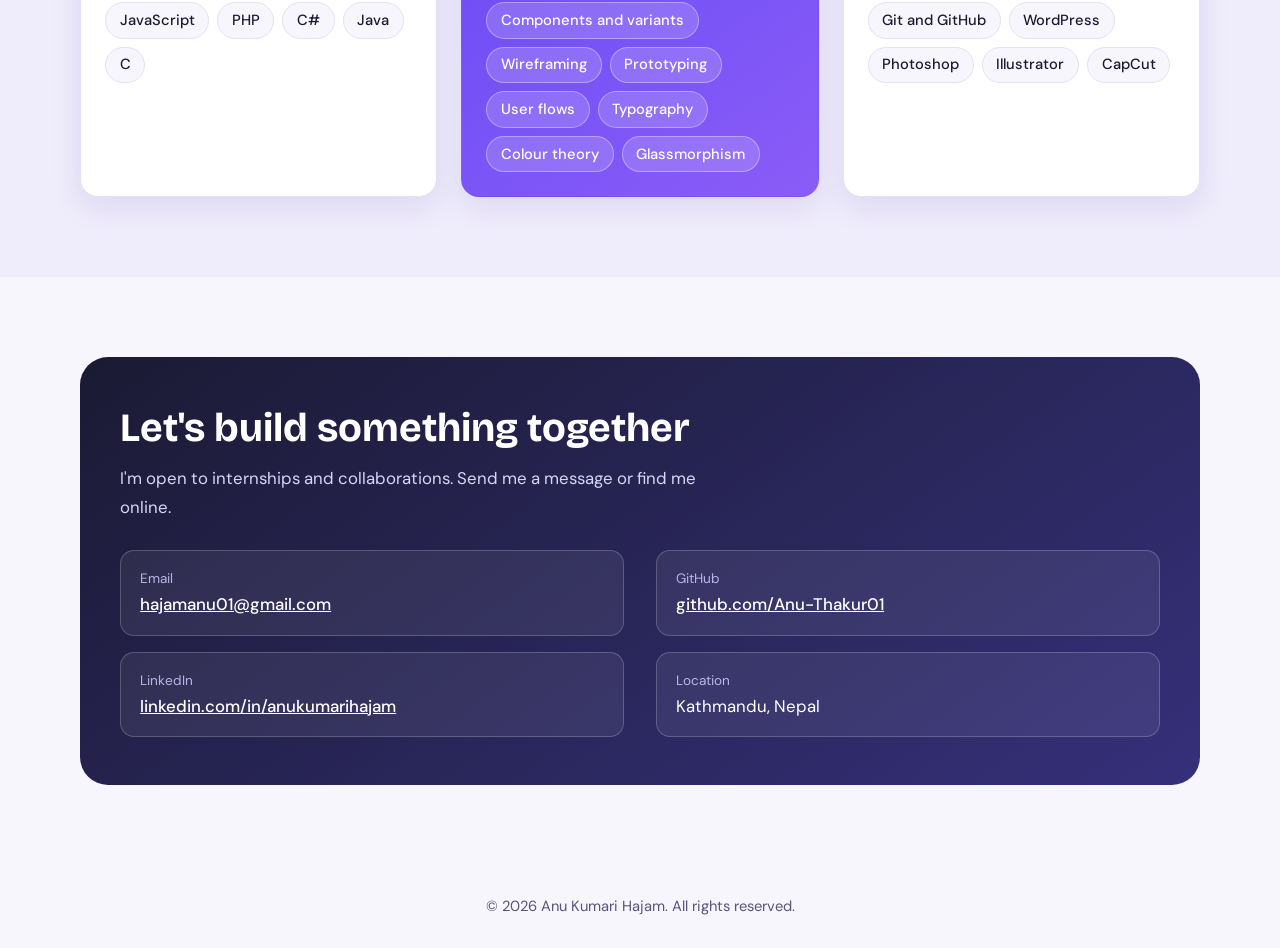
==== commit 657268b6: "Task 1: add README, and email" ====
--- a/Day_01_Task_1_Personal_Intro/index.html
+++ b/Day_01_Task_1_Personal_Intro/index.html
@@ -146,7 +146,7 @@
         <ul class="contact-list">
           <li>
             <span class="contact-label">Email</span>
-            <a href="mailto:anuthakur2062@gmail.com">anuthakur2062@gmail.com</a>
+            <a href="mailto:hajamanu01@gmail.com">hajamanu01@gmail.com</a>
           </li>
           <li>
             <span class="contact-label">GitHub</span>
